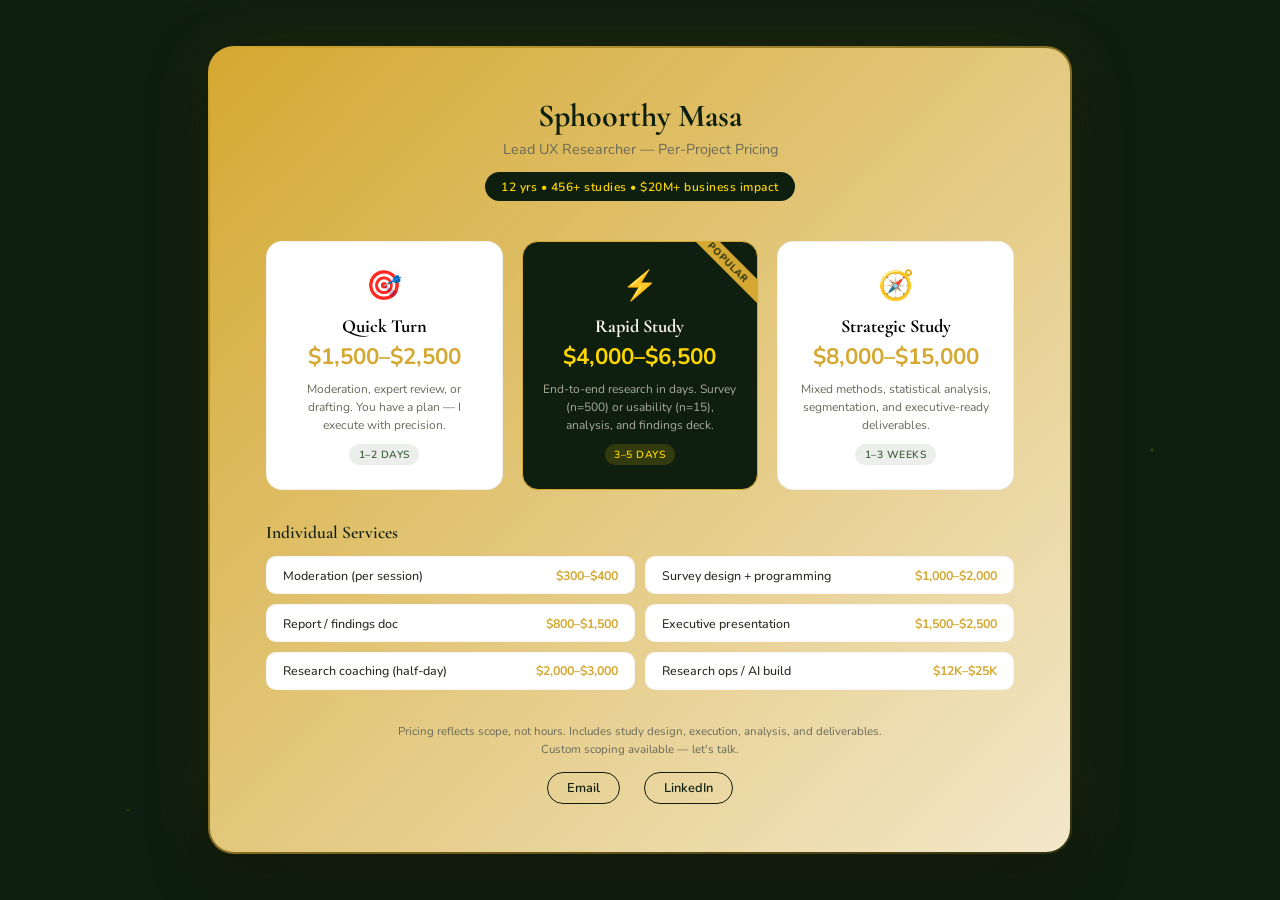
==== pricing/index.html @ 6c3a2287 "Update add-ons heading to Individual Services" ====
<!DOCTYPE html>
<html lang="en">
<head>
    <meta charset="UTF-8">
    <meta name="viewport" content="width=device-width, initial-scale=1.0">
    <title>Sphoorthy Masa — UX Research Services</title>
    <link rel="preconnect" href="https://fonts.googleapis.com">
    <link rel="preconnect" href="https://fonts.gstatic.com" crossorigin>
    <link href="https://fonts.googleapis.com/css2?family=Cormorant+Garamond:wght@400;500;600;700&family=Nunito:wght@300;400;500;600;700&display=swap" rel="stylesheet">
    <style>
        :root {
            --gold: #d4a831;
            --gold-bright: #ffd700;
            --gold-glow: rgba(255, 215, 0, 0.4);
            --forest-deep: #0f1f0f;
            --forest-mid: #1a2e1a;
            --moss: #3d5e3a;
            --cream: #f8f4e8;
            --parchment: #ede6d4;
            --soft-text: #2a2a22;
            --muted: #6a6a5a;
            --white: #fff;
        }

        * { margin: 0; padding: 0; box-sizing: border-box; }

        body {
            font-family: 'Nunito', sans-serif;
            background: var(--forest-deep);
            min-height: 100vh;
            display: flex;
            align-items: center;
            justify-content: center;
            padding: 2rem;
            overflow-x: hidden;
            position: relative;
        }

        /* Animated background particles */
        body::before {
            content: '';
            position: fixed;
            top: 0; left: 0; right: 0; bottom: 0;
            background: 
                radial-gradient(2px 2px at 20% 30%, rgba(255, 215, 0, 0.3), transparent),
                radial-gradient(2px 2px at 80% 20%, rgba(255, 215, 0, 0.2), transparent),
                radial-gradient(2px 2px at 40% 70%, rgba(255, 215, 0, 0.25), transparent),
                radial-gradient(2px 2px at 70% 80%, rgba(255, 215, 0, 0.15), transparent),
                radial-gradient(2px 2px at 10% 90%, rgba(255, 215, 0, 0.2), transparent),
                radial-gradient(2px 2px at 90% 50%, rgba(255, 215, 0, 0.3), transparent);
            animation: drift 20s ease-in-out infinite alternate;
            pointer-events: none;
            z-index: 0;
        }

        @keyframes drift {
            0% { transform: translateY(0) translateX(0); opacity: 0.6; }
            50% { transform: translateY(-20px) translateX(10px); opacity: 1; }
            100% { transform: translateY(10px) translateX(-10px); opacity: 0.7; }
        }

        /* Main card */
        .card {
            position: relative;
            z-index: 1;
            background: var(--cream);
            border-radius: 24px;
            max-width: 860px;
            width: 100%;
            padding: 3rem 3.5rem;
            box-shadow: 
                0 20px 60px rgba(0, 0, 0, 0.4),
                0 0 80px rgba(212, 168, 49, 0.1);
            animation: cardEntry 0.8s cubic-bezier(0.16, 1, 0.3, 1) forwards;
            opacity: 0;
            transform: translateY(30px);
        }

        @keyframes cardEntry {
            to { opacity: 1; transform: translateY(0); }
        }

        /* Gold shimmer border */
        .card::before {
            content: '';
            position: absolute;
            inset: -2px;
            border-radius: 26px;
            background: linear-gradient(135deg, var(--gold), transparent 40%, var(--gold-bright), transparent 70%, var(--gold));
            background-size: 300% 300%;
            animation: shimmer 6s ease-in-out infinite;
            z-index: -1;
        }

        @keyframes shimmer {
            0% { background-position: 0% 50%; }
            50% { background-position: 100% 50%; }
            100% { background-position: 0% 50%; }
        }

        /* Header */
        .header {
            text-align: center;
            margin-bottom: 2.5rem;
            animation: fadeUp 0.6s 0.3s ease forwards;
            opacity: 0;
            transform: translateY(15px);
        }

        @keyframes fadeUp {
            to { opacity: 1; transform: translateY(0); }
        }

        .header h1 {
            font-family: 'Cormorant Garamond', serif;
            font-size: 2rem;
            font-weight: 700;
            color: var(--forest-deep);
            margin-bottom: 0.3rem;
        }

        .header .subtitle {
            font-size: 0.9rem;
            color: var(--muted);
            font-weight: 400;
        }

        .header .credibility {
            display: inline-block;
            margin-top: 0.8rem;
            padding: 0.4rem 1rem;
            background: var(--forest-deep);
            color: var(--gold-bright);
            border-radius: 20px;
            font-size: 0.75rem;
            font-weight: 600;
            letter-spacing: 0.5px;
            animation: pulse 3s ease-in-out infinite;
        }

        @keyframes pulse {
            0%, 100% { box-shadow: 0 0 0 0 rgba(212, 168, 49, 0.3); }
            50% { box-shadow: 0 0 0 8px rgba(212, 168, 49, 0); }
        }

        /* Tiers grid */
        .tiers {
            display: grid;
            grid-template-columns: repeat(3, 1fr);
            gap: 1.2rem;
            margin-bottom: 2rem;
        }

        .tier {
            background: var(--white);
            border: 1px solid rgba(0, 0, 0, 0.06);
            border-radius: 16px;
            padding: 1.5rem 1.2rem;
            text-align: center;
            transition: all 0.4s cubic-bezier(0.25, 0.46, 0.45, 0.94);
            animation: fadeUp 0.6s ease forwards;
            opacity: 0;
            transform: translateY(15px);
        }

        .tier:nth-child(1) { animation-delay: 0.4s; }
        .tier:nth-child(2) { animation-delay: 0.55s; }
        .tier:nth-child(3) { animation-delay: 0.7s; }

        .tier:hover {
            transform: translateY(-4px);
            box-shadow: 0 12px 30px rgba(0, 0, 0, 0.08);
            border-color: var(--gold);
        }

        .tier.featured {
            background: var(--forest-deep);
            color: var(--cream);
            border-color: var(--gold);
            position: relative;
            overflow: hidden;
        }

        .tier.featured::after {
            content: 'POPULAR';
            position: absolute;
            top: 12px;
            right: -28px;
            background: var(--gold);
            color: var(--forest-deep);
            font-size: 0.6rem;
            font-weight: 700;
            padding: 2px 30px;
            transform: rotate(45deg);
            letter-spacing: 1px;
        }

        .tier-icon {
            font-size: 1.8rem;
            margin-bottom: 0.6rem;
            display: block;
            animation: float 4s ease-in-out infinite;
        }

        .tier:nth-child(2) .tier-icon { animation-delay: 0.5s; }
        .tier:nth-child(3) .tier-icon { animation-delay: 1s; }

        @keyframes float {
            0%, 100% { transform: translateY(0); }
            50% { transform: translateY(-5px); }
        }

        .tier-name {
            font-family: 'Cormorant Garamond', serif;
            font-size: 1.15rem;
            font-weight: 700;
            margin-bottom: 0.3rem;
        }

        .tier-price {
            font-size: 1.4rem;
            font-weight: 700;
            color: var(--gold);
            margin-bottom: 0.5rem;
        }

        .tier.featured .tier-price {
            color: var(--gold-bright);
        }

        .tier-scope {
            font-size: 0.75rem;
            line-height: 1.5;
            color: var(--muted);
        }

        .tier.featured .tier-scope {
            color: rgba(237, 230, 212, 0.7);
        }

        .tier-time {
            display: inline-block;
            margin-top: 0.6rem;
            font-size: 0.65rem;
            font-weight: 600;
            text-transform: uppercase;
            letter-spacing: 0.5px;
            padding: 0.2rem 0.6rem;
            border-radius: 10px;
            background: rgba(61, 94, 58, 0.1);
            color: var(--moss);
        }

        .tier.featured .tier-time {
            background: rgba(255, 215, 0, 0.15);
            color: var(--gold-bright);
        }

        /* Add-ons */
        .addons {
            animation: fadeUp 0.6s 0.85s ease forwards;
            opacity: 0;
            transform: translateY(15px);
        }

        .addons h3 {
            font-family: 'Cormorant Garamond', serif;
            font-size: 1.1rem;
            font-weight: 600;
            margin-bottom: 0.8rem;
            color: var(--forest-deep);
        }

        .addon-grid {
            display: grid;
            grid-template-columns: repeat(2, 1fr);
            gap: 0.6rem;
        }

        .addon {
            display: flex;
            justify-content: space-between;
            align-items: center;
            padding: 0.6rem 1rem;
            background: var(--white);
            border-radius: 10px;
            border: 1px solid rgba(0, 0, 0, 0.04);
            font-size: 0.78rem;
            transition: all 0.3s ease;
        }

        .addon:hover {
            border-color: var(--gold);
            transform: translateX(3px);
        }

        .addon-name {
            color: var(--soft-text);
            font-weight: 500;
        }

        .addon-price {
            color: var(--gold);
            font-weight: 700;
            white-space: nowrap;
        }

        /* Footer */
        .footer {
            margin-top: 2rem;
            text-align: center;
            animation: fadeUp 0.6s 1s ease forwards;
            opacity: 0;
            transform: translateY(15px);
        }

        .footer p {
            font-size: 0.72rem;
            color: var(--muted);
            line-height: 1.6;
        }

        .footer .contact {
            margin-top: 0.8rem;
            display: flex;
            justify-content: center;
            gap: 1.5rem;
        }

        .footer .contact a {
            font-size: 0.8rem;
            font-weight: 600;
            color: var(--forest-deep);
            text-decoration: none;
            padding: 0.4rem 1.2rem;
            border-radius: 20px;
            border: 1.5px solid var(--forest-deep);
            transition: all 0.3s ease;
        }

        .footer .contact a:hover {
            background: var(--forest-deep);
            color: var(--gold-bright);
        }

        /* Print styles */
        @media print {
            body {
                background: white;
                padding: 0;
            }
            body::before { display: none; }
            .card {
                box-shadow: none;
                border-radius: 0;
                max-width: 100%;
                padding: 2rem;
                animation: none;
                opacity: 1;
                transform: none;
            }
            .card::before { display: none; }
            .tier, .header, .addons, .footer {
                animation: none;
                opacity: 1;
                transform: none;
            }
            .tier-icon { animation: none; }
            .header .credibility { animation: none; box-shadow: none; }
        }

        /* Responsive */
        @media (max-width: 700px) {
            .card { padding: 2rem 1.5rem; }
            .tiers { grid-template-columns: 1fr; }
            .addon-grid { grid-template-columns: 1fr; }
        }
    </style>
</head>
<body>
    <div class="card">
        <!-- Header -->
        <div class="header">
            <h1>Sphoorthy Masa</h1>
            <p class="subtitle">Lead UX Researcher — Per-Project Pricing</p>
            <span class="credibility">12 yrs &bull; 456+ studies &bull; $20M+ business impact</span>
        </div>

        <!-- Tiers -->
        <div class="tiers">
            <!-- Tier 1 -->
            <div class="tier">
                <span class="tier-icon">&#x1F3AF;</span>
                <div class="tier-name">Quick Turn</div>
                <div class="tier-price">$1,500–$2,500</div>
                <p class="tier-scope">
                    Moderation, expert review, or drafting. You have a plan — I execute with precision.
                </p>
                <span class="tier-time">1–2 days</span>
            </div>

            <!-- Tier 2 (Featured) -->
            <div class="tier featured">
                <span class="tier-icon">&#x26A1;</span>
                <div class="tier-name">Rapid Study</div>
                <div class="tier-price">$4,000–$6,500</div>
                <p class="tier-scope">
                    End-to-end research in days. Survey (n=500) or usability (n=15), analysis, and findings deck.
                </p>
                <span class="tier-time">3–5 days</span>
            </div>

            <!-- Tier 3 -->
            <div class="tier">
                <span class="tier-icon">&#x1F9ED;</span>
                <div class="tier-name">Strategic Study</div>
                <div class="tier-price">$8,000–$15,000</div>
                <p class="tier-scope">
                    Mixed methods, statistical analysis, segmentation, and executive-ready deliverables.
                </p>
                <span class="tier-time">1–3 weeks</span>
            </div>
        </div>

        <!-- Add-ons -->
        <div class="addons">
            <h3>Individual Services</h3>
            <div class="addon-grid">
                <div class="addon">
                    <span class="addon-name">Moderation (per session)</span>
                    <span class="addon-price">$300–$400</span>
                </div>
                <div class="addon">
                    <span class="addon-name">Survey design + programming</span>
                    <span class="addon-price">$1,000–$2,000</span>
                </div>
                <div class="addon">
                    <span class="addon-name">Report / findings doc</span>
                    <span class="addon-price">$800–$1,500</span>
                </div>
                <div class="addon">
                    <span class="addon-name">Executive presentation</span>
                    <span class="addon-price">$1,500–$2,500</span>
                </div>
                <div class="addon">
                    <span class="addon-name">Research coaching (half-day)</span>
                    <span class="addon-price">$2,000–$3,000</span>
                </div>
                <div class="addon">
                    <span class="addon-name">Research ops / AI build</span>
                    <span class="addon-price">$12K–$25K</span>
                </div>
            </div>
        </div>

        <!-- Footer -->
        <div class="footer">
            <p>Pricing reflects scope, not hours. Includes study design, execution, analysis, and deliverables.<br>Custom scoping available — let's talk.</p>
            <div class="contact">
                <a href="mailto:sphoorthymasa@outlook.com">Email</a>
                <a href="https://www.linkedin.com/in/smasa/" target="_blank">LinkedIn</a>
            </div>
        </div>
    </div>
</body>
</html>
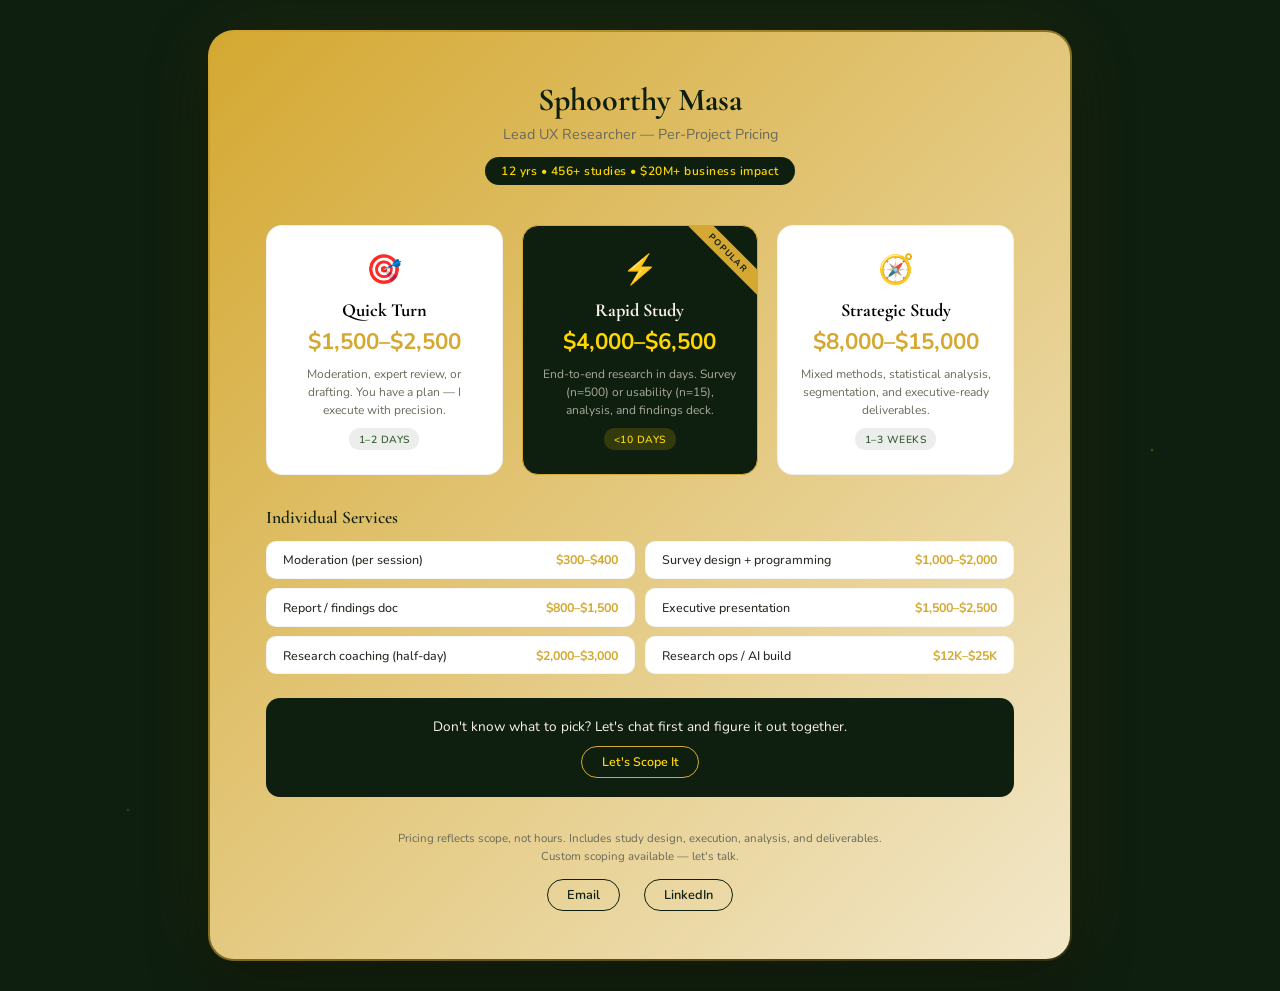
==== commit cec00836: "Fix POPULAR badge positioning, update timeline to <10 days, add custom plan CTA" ====
--- a/pricing/index.html
+++ b/pricing/index.html
@@ -184,13 +184,13 @@
         .tier.featured::after {
             content: 'POPULAR';
             position: absolute;
-            top: 12px;
-            right: -28px;
+            top: 18px;
+            right: -24px;
             background: var(--gold);
             color: var(--forest-deep);
-            font-size: 0.6rem;
+            font-size: 0.55rem;
             font-weight: 700;
-            padding: 2px 30px;
+            padding: 3px 28px;
             transform: rotate(45deg);
             letter-spacing: 1px;
         }
@@ -305,6 +305,47 @@
             white-space: nowrap;
         }
 
+        /* Custom plan CTA */
+        .custom-plan {
+            margin-top: 1.5rem;
+            padding: 1.2rem 1.5rem;
+            background: var(--forest-deep);
+            border-radius: 14px;
+            text-align: center;
+            animation: fadeUp 0.6s 0.95s ease forwards;
+            opacity: 0;
+            transform: translateY(15px);
+            transition: all 0.3s ease;
+        }
+
+        .custom-plan:hover {
+            box-shadow: 0 8px 24px rgba(212, 168, 49, 0.2);
+            transform: translateY(-2px);
+        }
+
+        .custom-plan p {
+            font-size: 0.85rem;
+            color: var(--cream);
+            margin-bottom: 0.6rem;
+            font-weight: 400;
+        }
+
+        .custom-plan a {
+            display: inline-block;
+            font-size: 0.78rem;
+            font-weight: 600;
+            color: var(--gold-bright);
+            text-decoration: none;
+            padding: 0.4rem 1.2rem;
+            border: 1.5px solid var(--gold);
+            border-radius: 20px;
+            transition: all 0.3s ease;
+        }
+
+        .custom-plan a:hover {
+            background: var(--gold);
+            color: var(--forest-deep);
+        }
         /* Footer */
         .footer {
             margin-top: 2rem;
@@ -407,7 +448,7 @@
                 <p class="tier-scope">
                     End-to-end research in days. Survey (n=500) or usability (n=15), analysis, and findings deck.
                 </p>
-                <span class="tier-time">3–5 days</span>
+                <span class="tier-time">&lt;10 days</span>
             </div>
 
             <!-- Tier 3 -->
@@ -453,6 +494,12 @@
             </div>
         </div>
 
+        <!-- Custom Plan CTA -->
+        <div class="custom-plan">
+            <p>Don't know what to pick? Let's chat first and figure it out together.</p>
+            <a href="mailto:sphoorthymasa@outlook.com">Let's Scope It</a>
+        </div>
+
         <!-- Footer -->
         <div class="footer">
             <p>Pricing reflects scope, not hours. Includes study design, execution, analysis, and deliverables.<br>Custom scoping available — let's talk.</p>
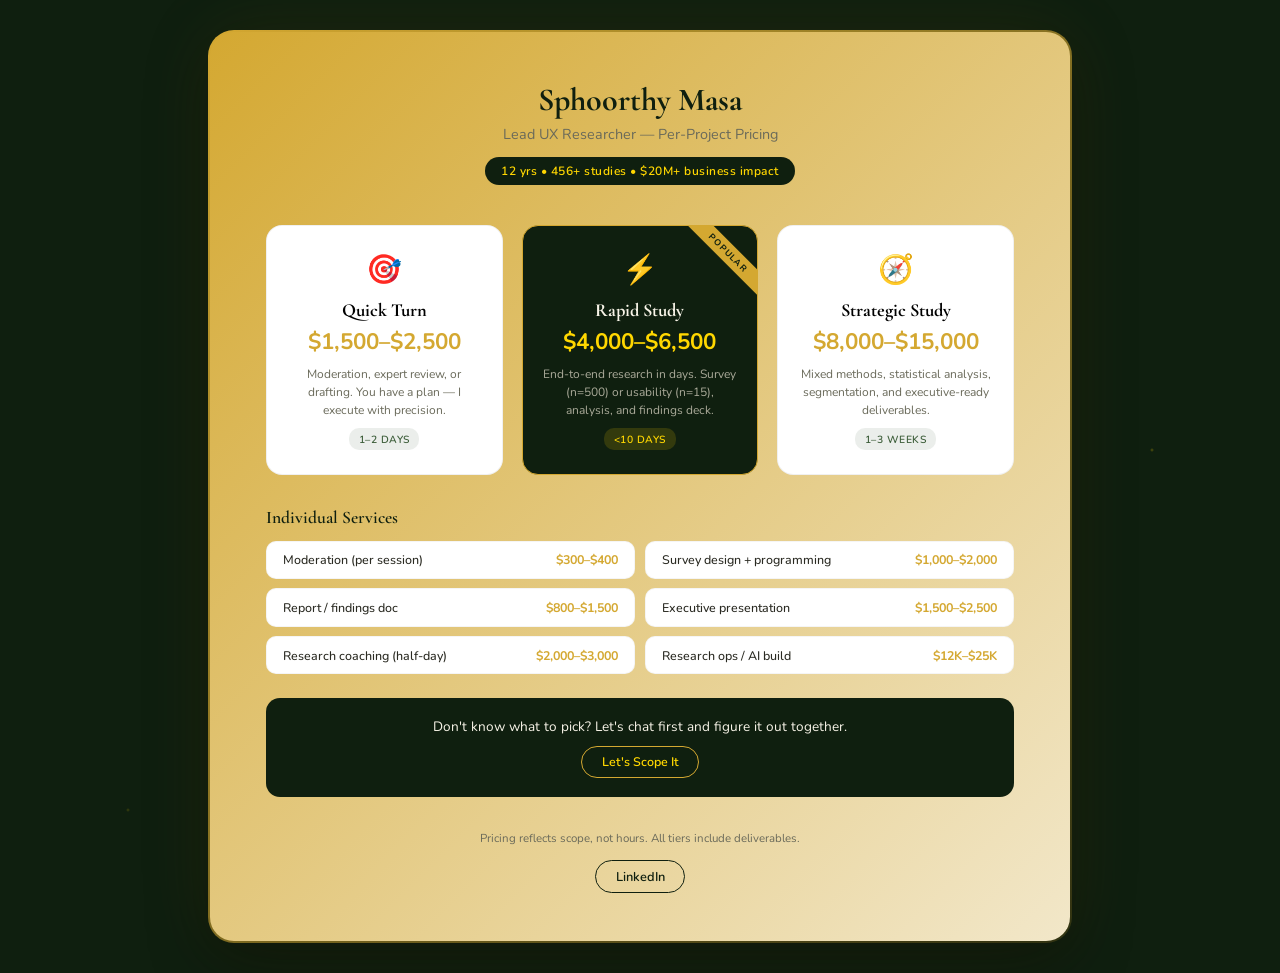
==== commit e4976c32: "Remove redundant footer text and email button, keep CTA as primary contact" ====
--- a/pricing/index.html
+++ b/pricing/index.html
@@ -502,9 +502,8 @@
 
         <!-- Footer -->
         <div class="footer">
-            <p>Pricing reflects scope, not hours. Includes study design, execution, analysis, and deliverables.<br>Custom scoping available — let's talk.</p>
+            <p>Pricing reflects scope, not hours. All tiers include deliverables.</p>
             <div class="contact">
-                <a href="mailto:sphoorthymasa@outlook.com">Email</a>
                 <a href="https://www.linkedin.com/in/smasa/" target="_blank">LinkedIn</a>
             </div>
         </div>
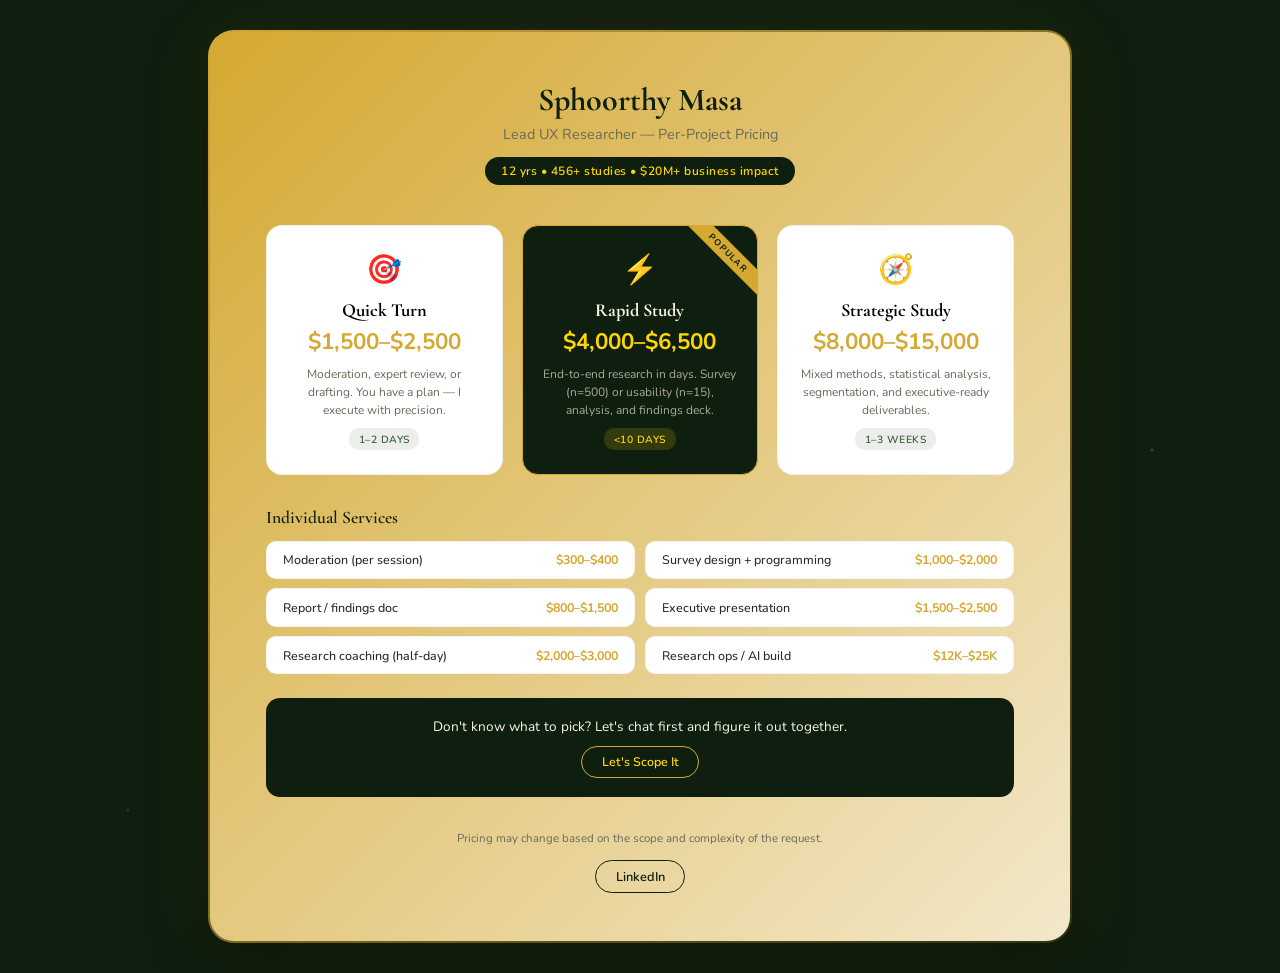
==== commit 6e8f965c: "Update footer disclaimer text" ====
--- a/pricing/index.html
+++ b/pricing/index.html
@@ -502,7 +502,7 @@
 
         <!-- Footer -->
         <div class="footer">
-            <p>Pricing reflects scope, not hours. All tiers include deliverables.</p>
+            <p>Pricing may change based on the scope and complexity of the request.</p>
             <div class="contact">
                 <a href="https://www.linkedin.com/in/smasa/" target="_blank">LinkedIn</a>
             </div>
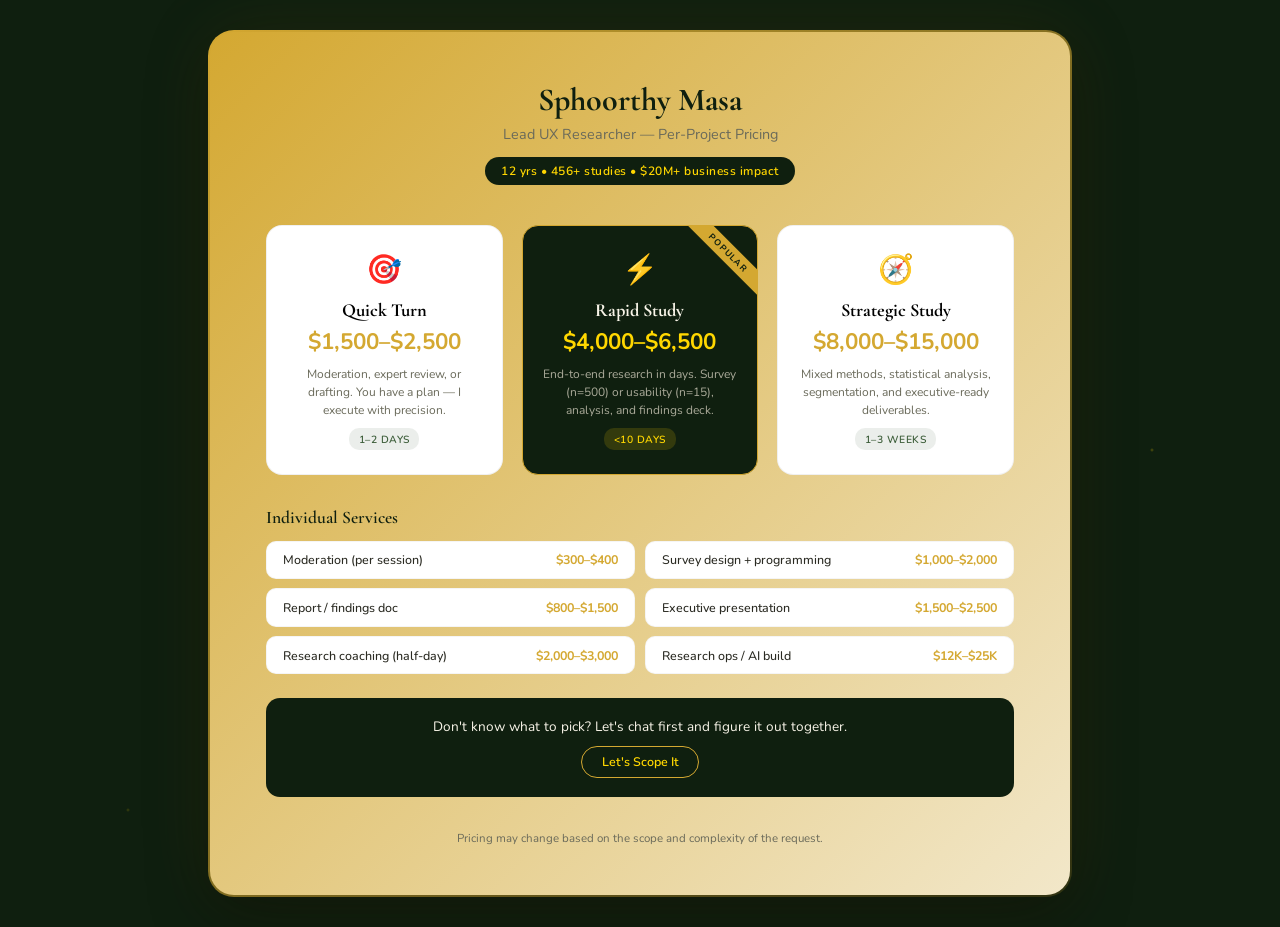
==== commit 6fdddf8d: "Remove standalone LinkedIn button from footer" ====
--- a/pricing/index.html
+++ b/pricing/index.html
@@ -503,9 +503,6 @@
         <!-- Footer -->
         <div class="footer">
             <p>Pricing may change based on the scope and complexity of the request.</p>
-            <div class="contact">
-                <a href="https://www.linkedin.com/in/smasa/" target="_blank">LinkedIn</a>
-            </div>
         </div>
     </div>
 </body>
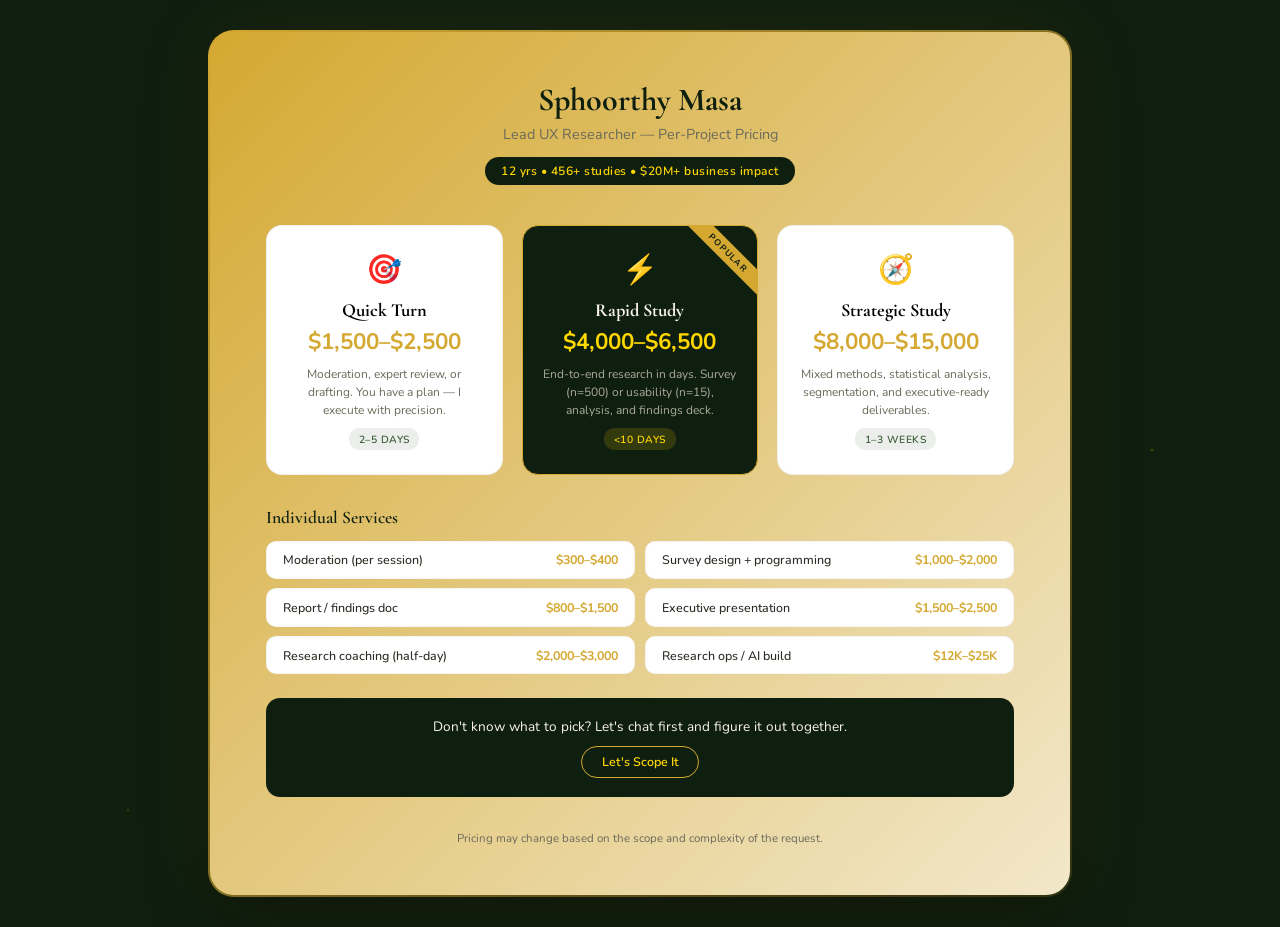
==== commit 003a325d: "Update Quick Turn timeline to 2-5 days" ====
--- a/pricing/index.html
+++ b/pricing/index.html
@@ -4,6 +4,7 @@
     <meta charset="UTF-8">
     <meta name="viewport" content="width=device-width, initial-scale=1.0">
     <title>Sphoorthy Masa — UX Research Services</title>
+    <link rel="icon" type="image/svg+xml" href="/favicon.svg">
     <link rel="preconnect" href="https://fonts.googleapis.com">
     <link rel="preconnect" href="https://fonts.gstatic.com" crossorigin>
     <link href="https://fonts.googleapis.com/css2?family=Cormorant+Garamond:wght@400;500;600;700&family=Nunito:wght@300;400;500;600;700&display=swap" rel="stylesheet">
@@ -437,7 +438,7 @@
                 <p class="tier-scope">
                     Moderation, expert review, or drafting. You have a plan — I execute with precision.
                 </p>
-                <span class="tier-time">1–2 days</span>
+                <span class="tier-time">2–5 days</span>
             </div>
 
             <!-- Tier 2 (Featured) -->
